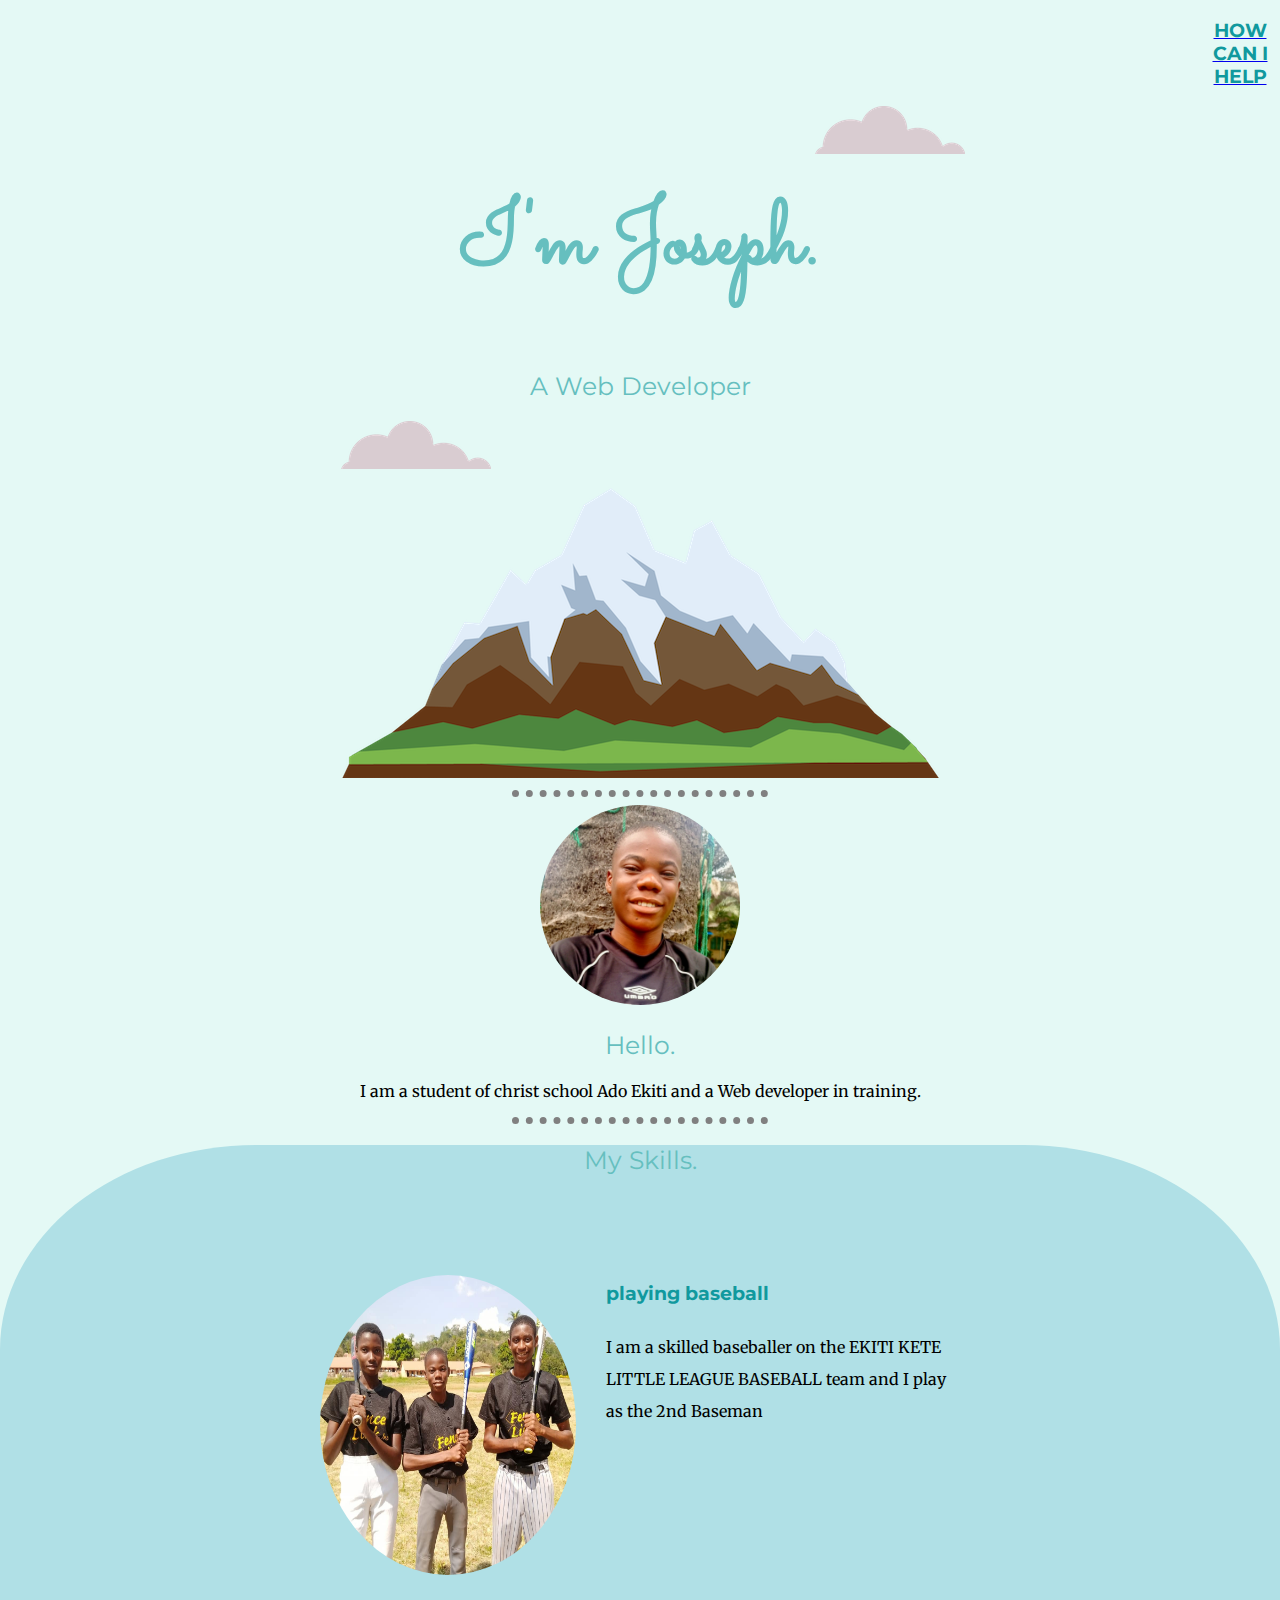
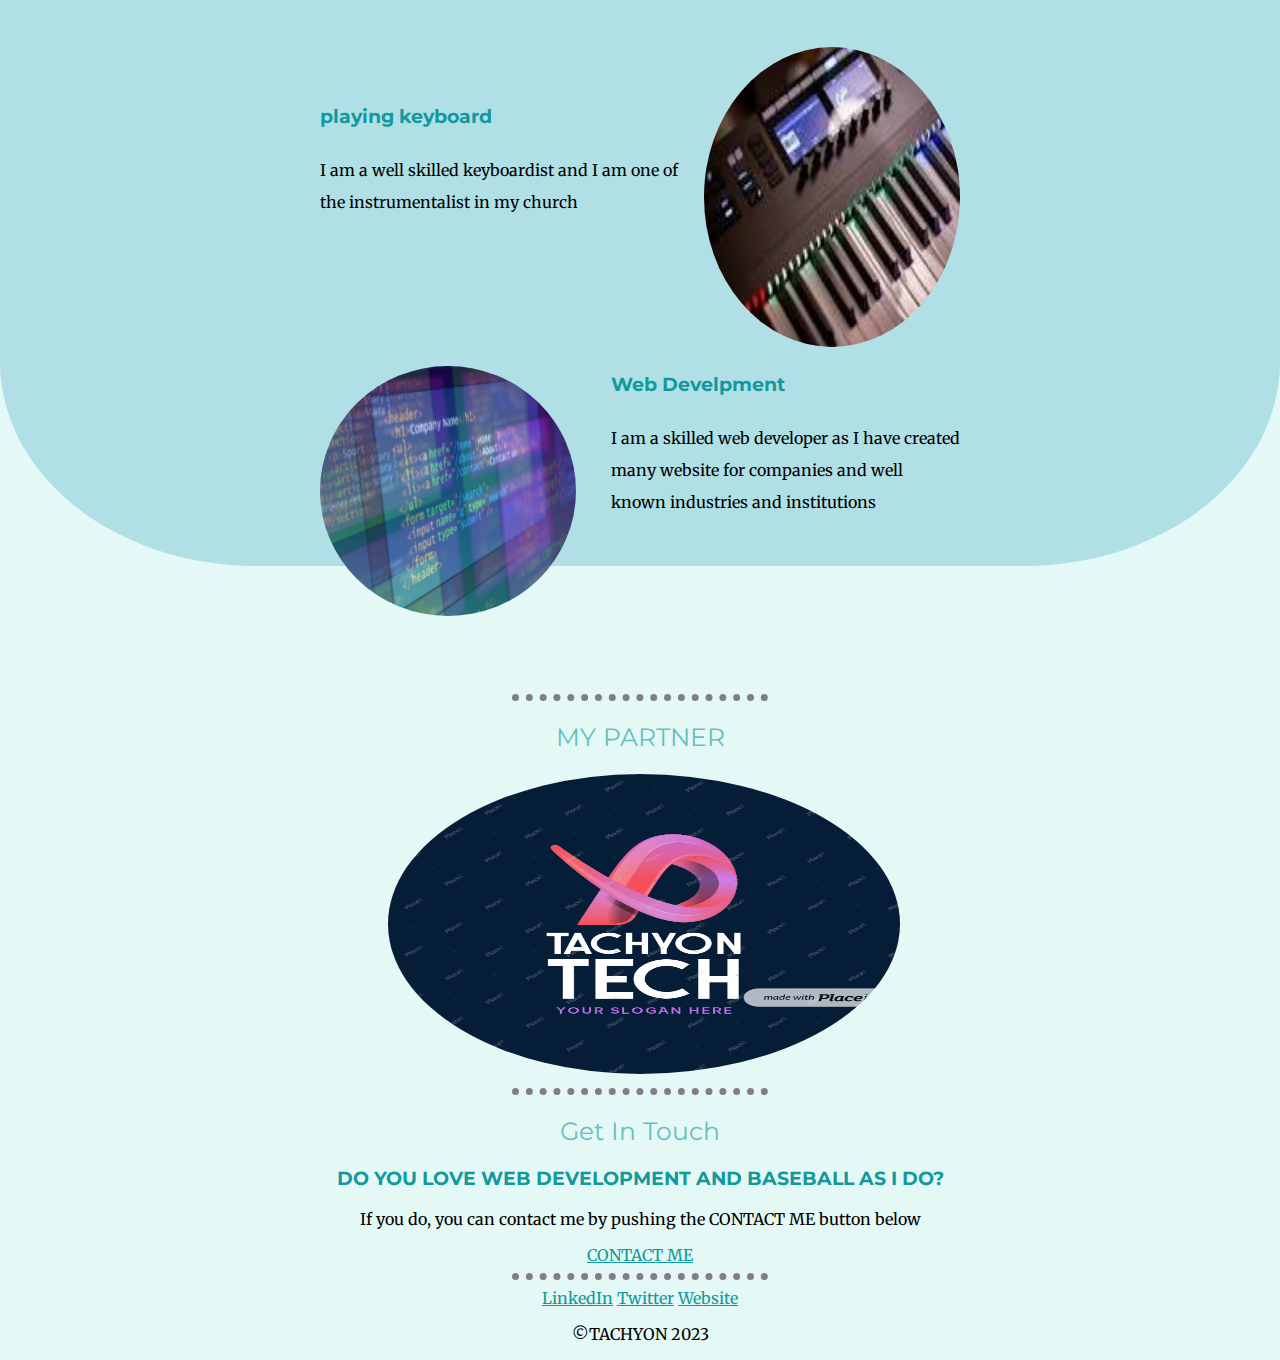
==== index.html @ 3a475880 "Add files via upload" ====
<!DOCTYPE html>
<html lang="en" dir="ltr">

<head>
  <meta charset="utf-8">
  <title>ABIDAKUN JOSEPH</title>
  <link rel="stylesheet" href="styles.css">
  <link rel="icon" href="favicon (5).ico">
  <link rel="preconnect" href="https://fonts.googleapis.com">
  <link rel="preconnect" href="https://fonts.gstatic.com" crossorigin>
<link href="https://fonts.googleapis.com/css2?family=Merriweather&family=Montserrat:ital@0;1&family=Sacramento&family=Ubuntu&display=swap" rel="stylesheet">

</head>

<body>
  <div id="back-g-img" class="c011" style="background-image: url(./background.jpg) ;"></div>
  <div class="help-column">
    <a href="help.html"><h3>HOW CAN I HELP</h3></a>
  </div>
  <div class="top-container">
    <img class="cloud-1" src="cloud.png" alt="cloud picture">
    <h1>I'm Joseph.</h1>
    <h2>A Web Developer</h2>
    <img class="cloud-2" src="cloud.png" alt="cloud picture">
    <img class="mount-1" src="mountain.png" alt="mountain picture">
  </div>
  </div>
  <hr>
  <div class="middle-container">
    <div class="profile">
      <img src="joseph.jpg" alt="my-profile-img" height="200px">
      <h2>Hello.</h2>
      <p>I am a student of christ school Ado Ekiti and a Web developer in training.</p>
    </div>
    <hr>
    <div class="skills">
      <h2>My Skills.</h2>
      <div class="skill-row">
        <img class="baseball-pics" src="joseph baseball pics.jpg" height="300px" alt="my-skill pics">
        <h3>playing baseball</h3>
        <p>I am a skilled baseballer on the EKITI KETE LITTLE LEAGUE BASEBALL team and I play as the 2nd Baseman</p>

      </div>
      <br>
      <div class="skill-row">
        <img class="baking-img" src="keyboard.jpg" height="300px" alt="baking-img">
        <br>
        <h3>playing keyboard</h3>
        <p>I am a well skilled keyboardist and I am one of the instrumentalist in my church</p>
        <br>
      </div>
      <div class="skill-row">
        <img class="developer-pics" src="webme (2).png" height="250px" alt="programmer pics">
        <h3>Web Develpment</h3>
        <p>I am a skilled web developer as I have created many website for companies and well known industries and institutions</p>
        <br>
      </div>

    </div>
    <br>
    <hr>
    <h2>MY PARTNER</h2>
    <img class="tachyon-pics" src="download.png" height="300px" width="300px" alt="TACHYON">
    <br>
    <hr>
    <div class="contact-me">
      <h2>Get In Touch</h2>
      <h3>DO YOU LOVE WEB DEVELOPMENT AND BASEBALL AS I DO?</h3>
      <p>If you do, you can contact me by pushing the CONTACT ME button below</p>
      <a class="btn" href="mailto:name@email.com">CONTACT ME</a>
    </div>
  </div>
  <hr>
  <div class="bottom-container">
    <a class="footer-link" href="https://www.linkedin.com/">LinkedIn</a>
    <a class="footer-link" href="https://twitter.com/">Twitter</a>
    <a class="footer-link" href="index2.html">Website</a>
    <p>©TACHYON 2023</p>
  </div>

</body>

</html>
---- styles.css ----
body {
  margin: 0;
  text-align: center;
  font-family: 'Merriweather', serif;
  background-color: #E4F9F5;
}

h1 {
  color: #66BFBF;
  font-size: 90px;
  width: 10%
  margin: 50px auto 0 auto;
  margin-top: 20px;
  font-family: 'Sacramento', cursive;
}

h2 {
  color: #66BFBF;
  font-size: 25px;
  font-family: 'Montserrat', sans-serif;
  font-weight: normal;
}

h3 {
  color:  #11999E;
  font-family: 'Montserrat', sans-serif;
}

img {
  border-radius: 100%;
}
hr {
  border-style: none;
  border-top-style: dotted;
  border-color: grey;
  border-width: 7px;
  width: 20%;
}

.top-container {
  padding-top: 0px;
  background-color: #E4F9F5;
}

.middle-container {}

.bottom-container {}

.cloud-2 {
  position: absolute;
  border-radius: 0%;
}

.cloud-1 {
  margin-left: 500px;
  border-radius: 0%;
}
.skill-row{
width: 50%;
margin: 100px auto 100px auto;
text-align: left;
line-height: 2;
}

.mount-1 {
  border-radius: 0%;
}
.footer-link:hover{
  background-color:  grey;
}
.btn:hover{
  background-color:  grey;
}
.footer-link{
  color: #11999E;
}
.btn{
  color:  #11999E;
}
.baseball-pics{
  width: 40%;
  float: left;
margin-right: 30px;
}
.baking-img{
  width: 40%;
  float: right;
  margin-left: : 30px;
}
.developer-pics{
  width: 40%;
  float: left;
margin-right: 35px;
}
.tachyon-pics{
  width: 40%;
  border-radius: 100%;
  padding: 2px 2px 2px 10px;
}
.help-column{
  margin-left: 1200px;
}
.skills{
  background-color:powderblue;
  border-radius: 20%;
}
.help-column:hover{
background-color: powderblue;
}
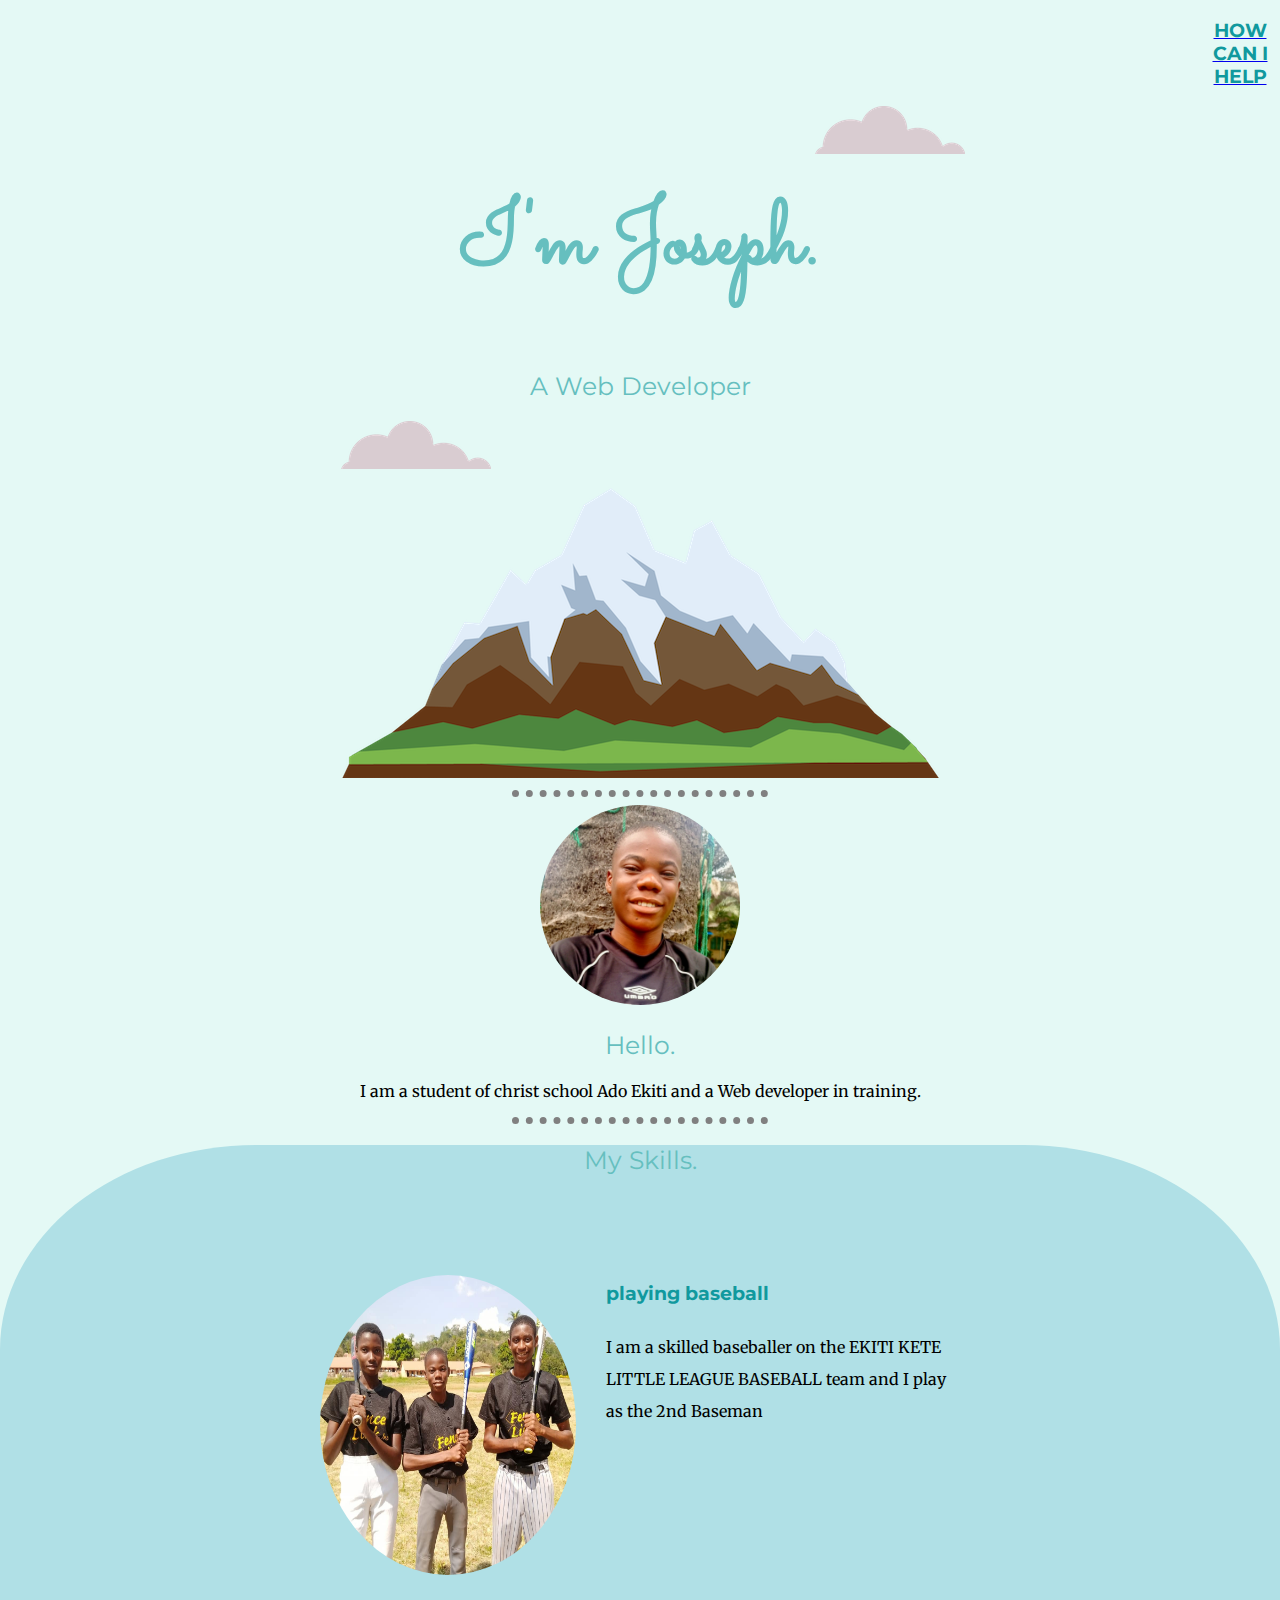
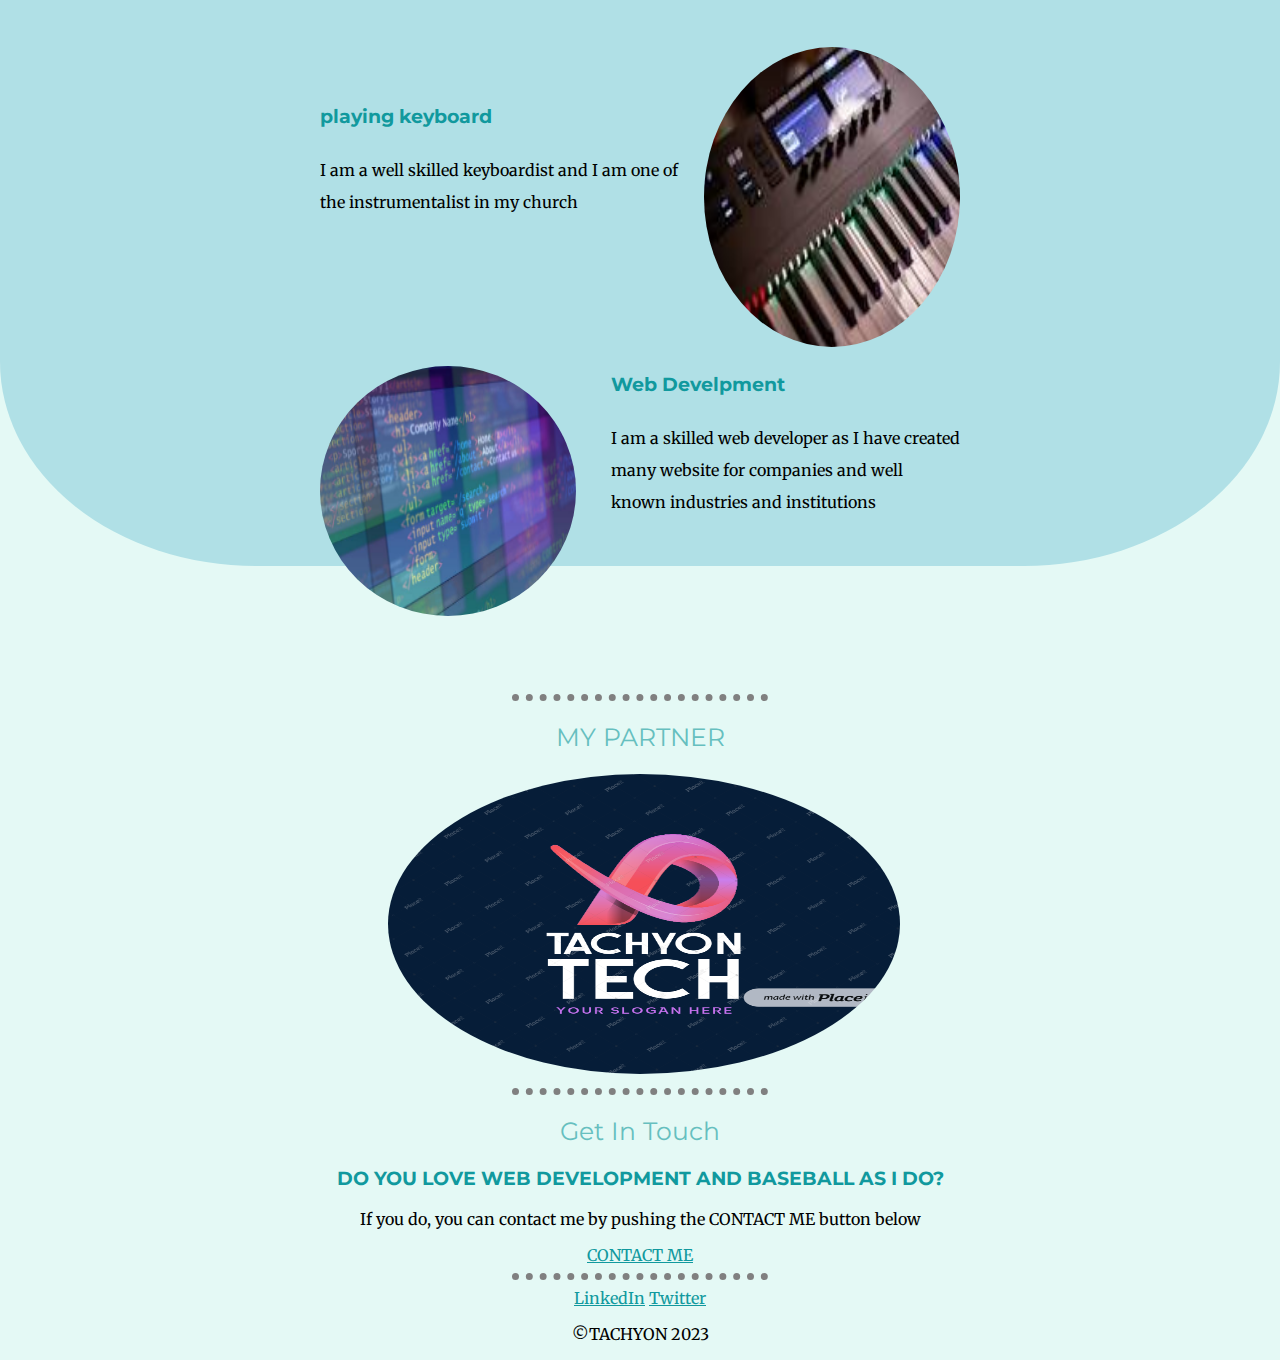
==== commit e824bb35: "Update index.html" ====
--- a/index.html
+++ b/index.html
@@ -74,7 +74,6 @@
   <div class="bottom-container">
     <a class="footer-link" href="https://www.linkedin.com/">LinkedIn</a>
     <a class="footer-link" href="https://twitter.com/">Twitter</a>
-    <a class="footer-link" href="index2.html">Website</a>
     <p>©TACHYON 2023</p>
   </div>
 
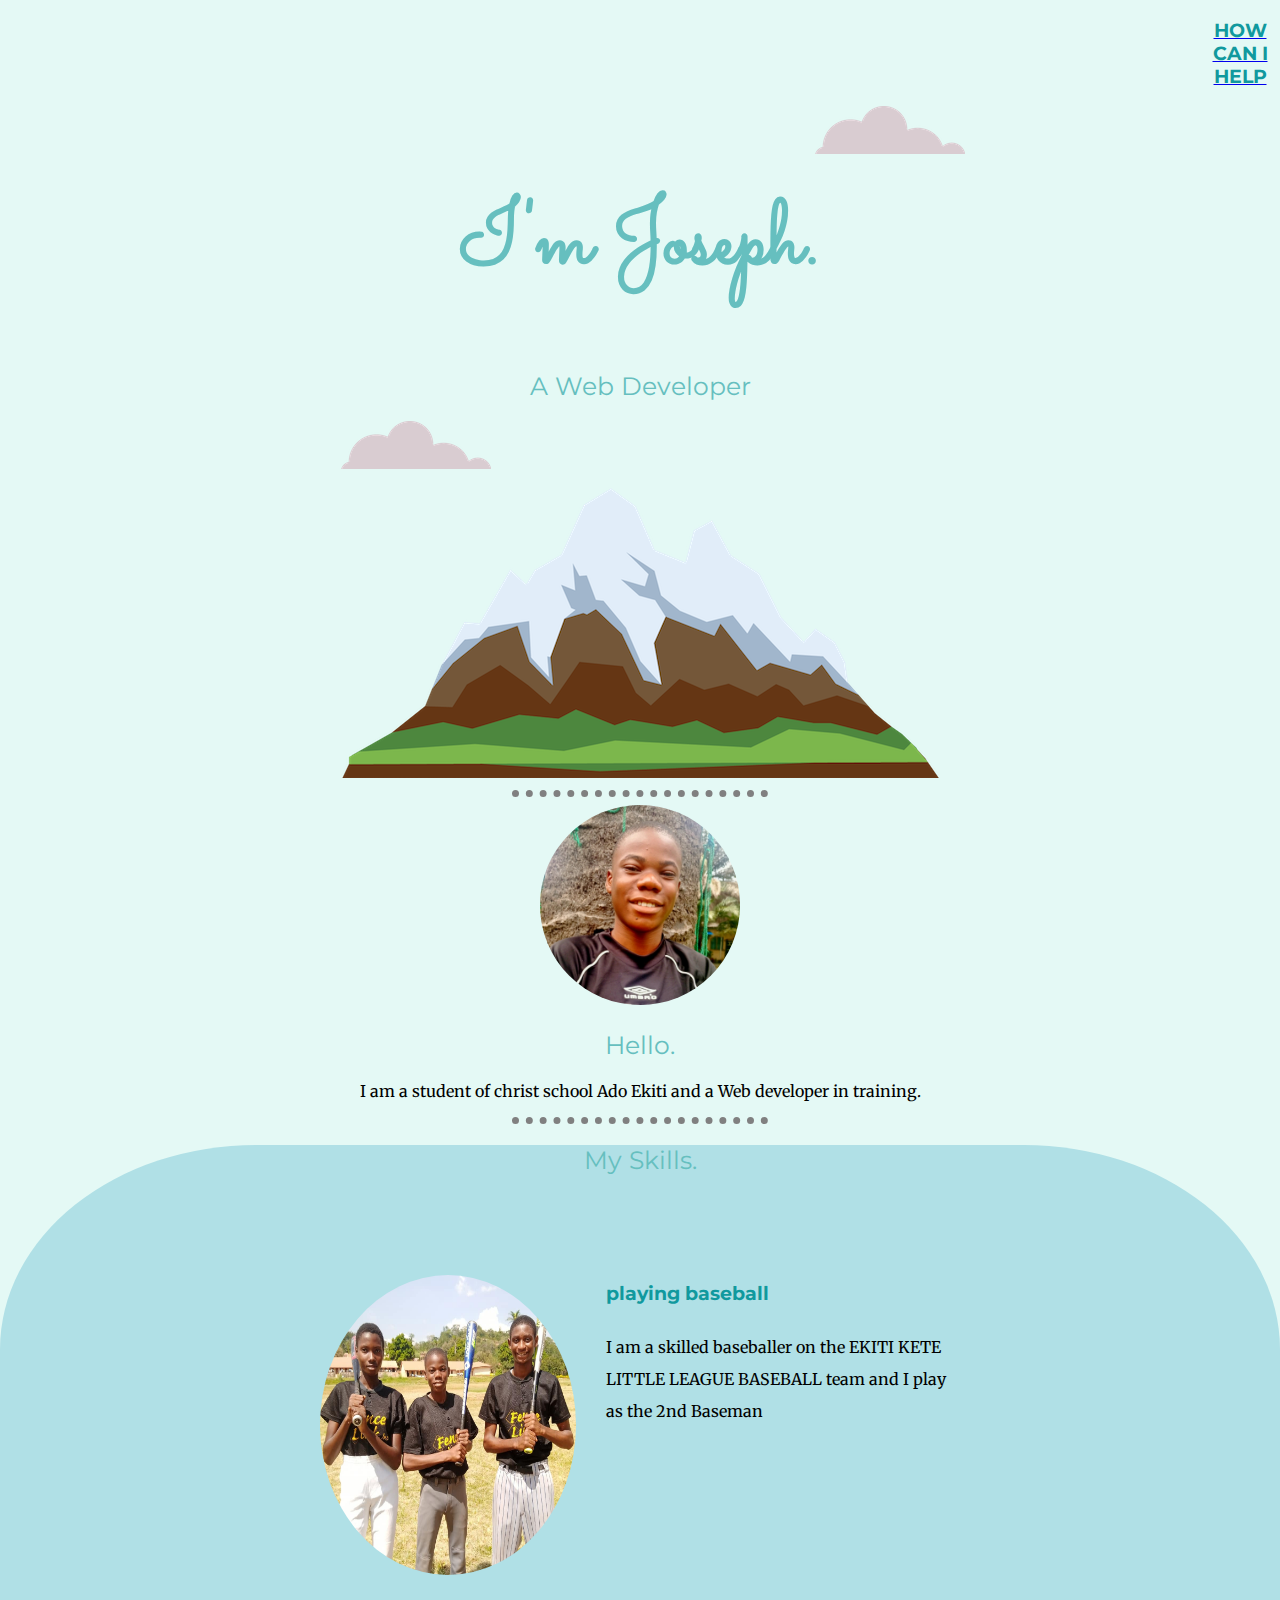
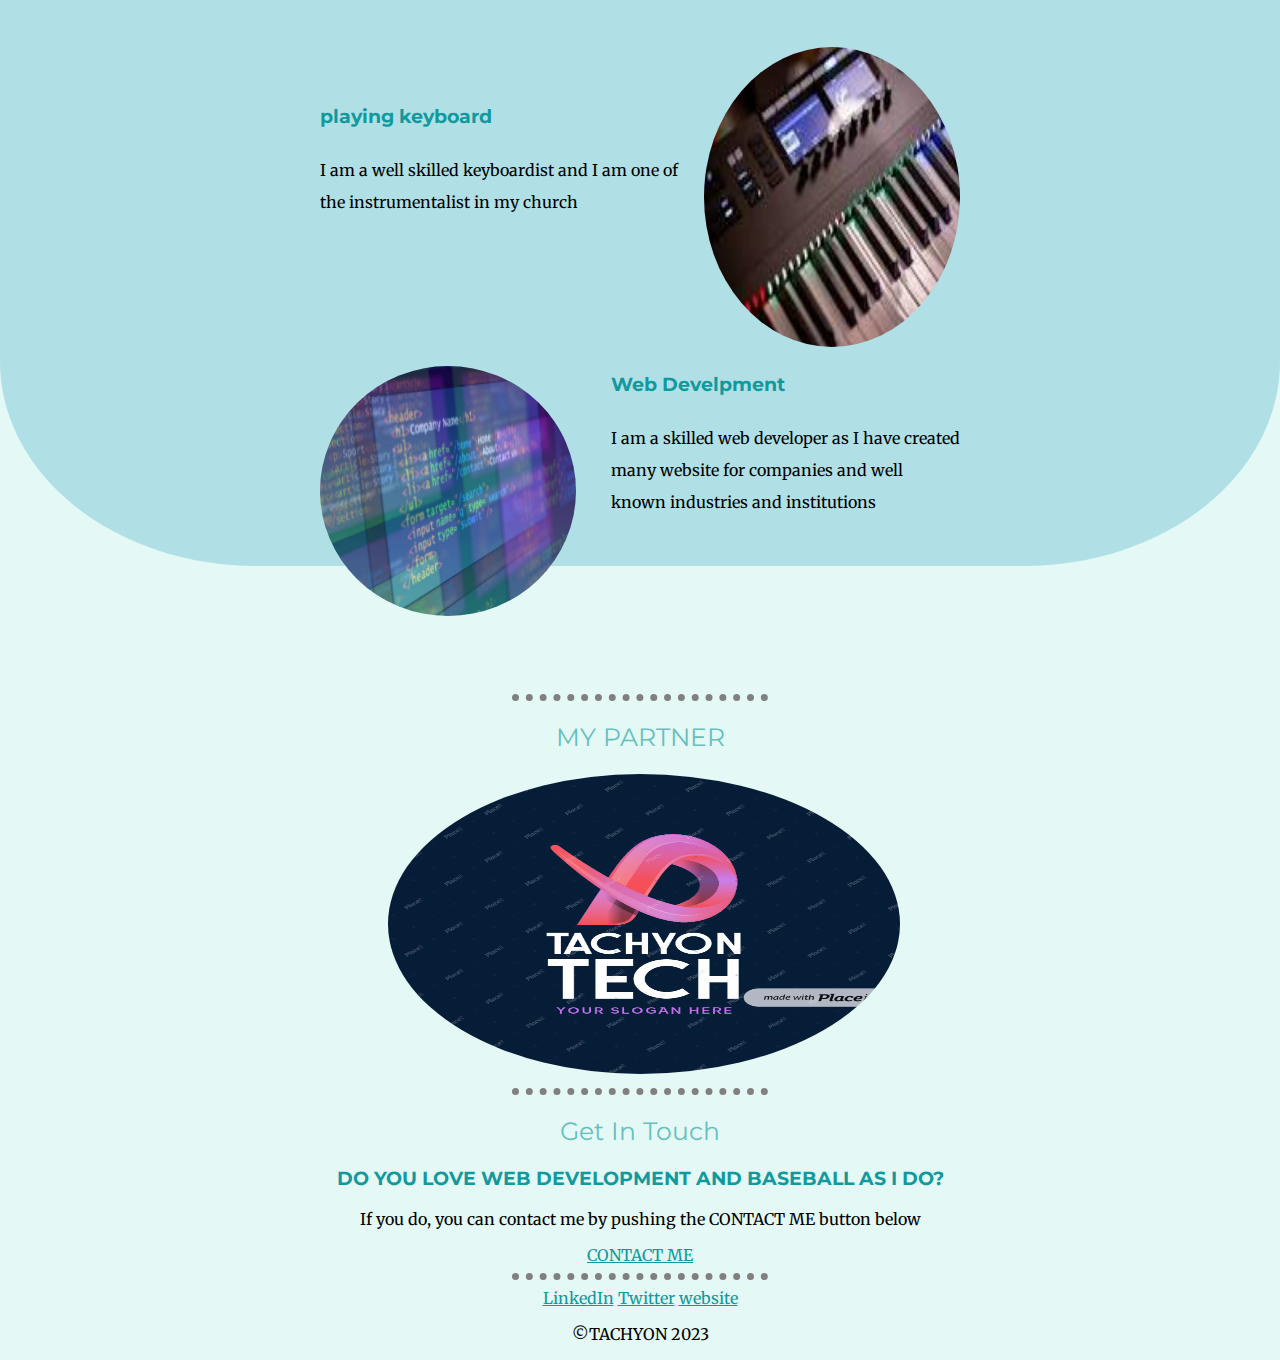
==== commit b89648f7: "Update index.html" ====
--- a/index.html
+++ b/index.html
@@ -8,6 +8,7 @@
   <link rel="icon" href="favicon (5).ico">
   <link rel="preconnect" href="https://fonts.googleapis.com">
   <link rel="preconnect" href="https://fonts.gstatic.com" crossorigin>
+  <link href="https://fonts.googleapis.com/css2?family=Lobster&amp;display=swap" rel="stylesheet">
 <link href="https://fonts.googleapis.com/css2?family=Merriweather&family=Montserrat:ital@0;1&family=Sacramento&family=Ubuntu&display=swap" rel="stylesheet">
 
 </head>
@@ -74,6 +75,7 @@
   <div class="bottom-container">
     <a class="footer-link" href="https://www.linkedin.com/">LinkedIn</a>
     <a class="footer-link" href="https://twitter.com/">Twitter</a>
+     <a class="footer-link" href="index2.html">website</a>
     <p>©TACHYON 2023</p>
   </div>
 
